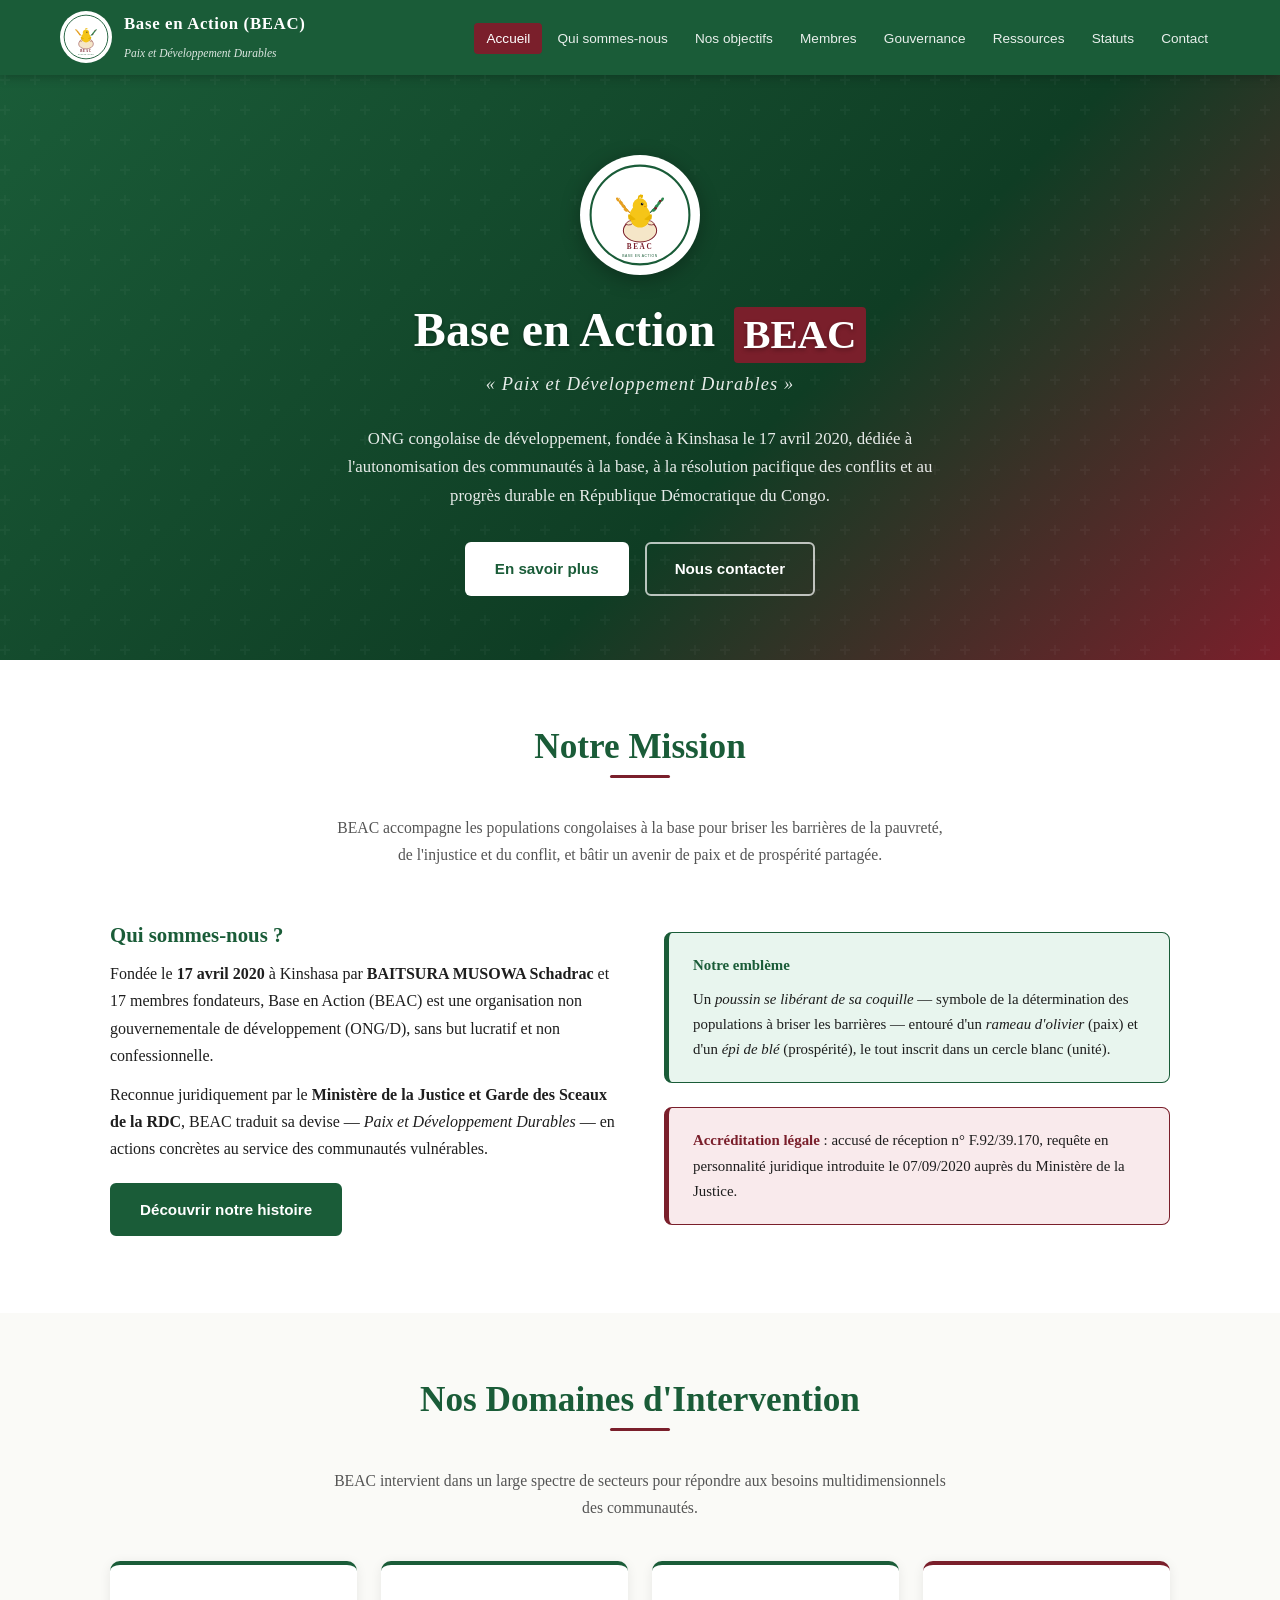
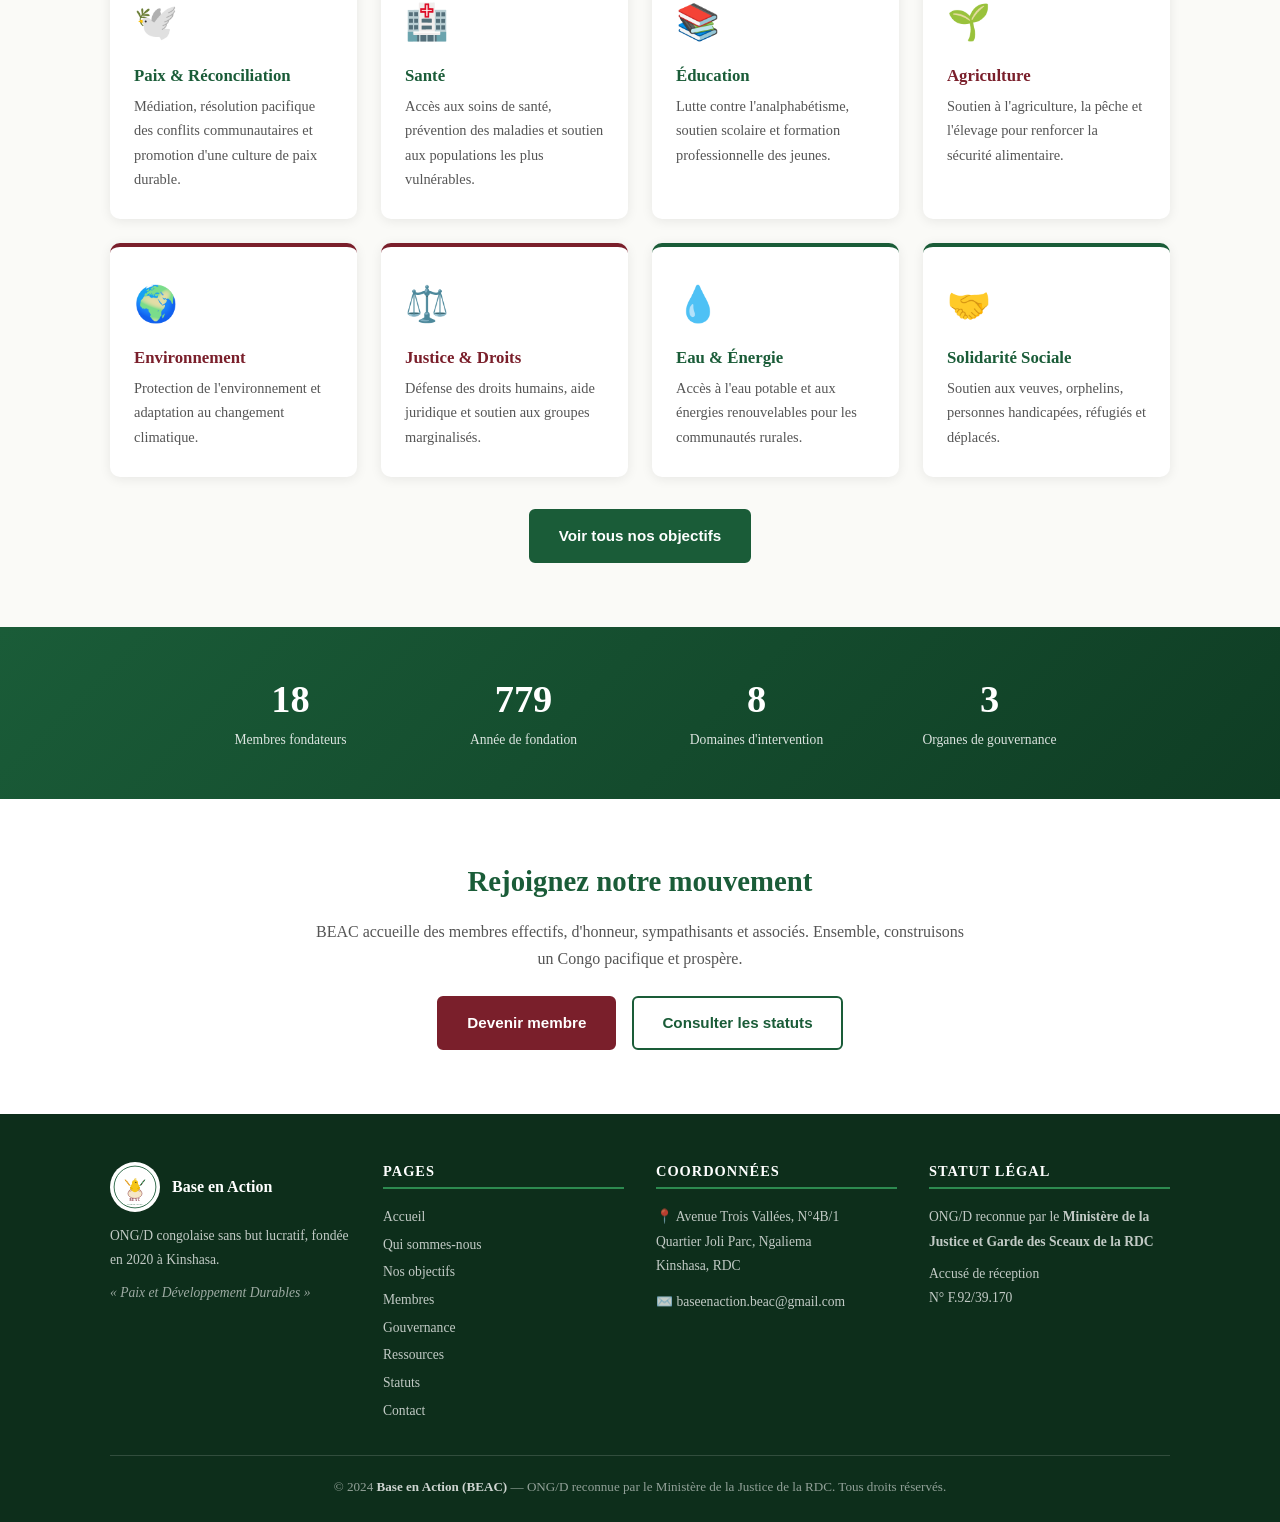
==== index.html @ 56d0b9a7 "Initial commit – Site BEAC complet (Base en Action) Site web 8 pages en français pour l'ONG congolai" ====
<!DOCTYPE html>
<html lang="fr">
<head>
  <meta charset="UTF-8"/>
  <meta name="viewport" content="width=device-width, initial-scale=1.0"/>
  <meta name="description" content="Base en Action (BEAC) – ONG congolaise de développement œuvrant pour la paix et le développement durables en RDC."/>
  <title>Base en Action (BEAC) – Paix et Développement Durables</title>
  <link rel="stylesheet" href="style.css"/>
  <link rel="icon" href="assets/logo.svg" type="image/svg+xml"/>
</head>
<body>

<!-- ── HEADER ── -->
<header>
  <div class="header-inner">
    <a href="index.html" class="logo-wrap" aria-label="Accueil BEAC">
      <img src="assets/logo.svg" alt="Logo BEAC"/>
      <div class="logo-text">
        <span class="org-name">Base en Action (BEAC)</span>
        <span class="org-devise">Paix et Développement Durables</span>
      </div>
    </a>
    <button class="hamburger" aria-label="Menu" aria-expanded="false">
      <span></span><span></span><span></span>
    </button>
    <nav aria-label="Navigation principale">
      <ul>
        <li><a href="index.html">Accueil</a></li>
        <li><a href="a-propos.html">Qui sommes-nous</a></li>
        <li><a href="objectifs.html">Nos objectifs</a></li>
        <li><a href="membres.html">Membres</a></li>
        <li><a href="gouvernance.html">Gouvernance</a></li>
        <li><a href="ressources.html">Ressources</a></li>
        <li><a href="statuts.html">Statuts</a></li>
        <li><a href="contact.html">Contact</a></li>
      </ul>
    </nav>
  </div>
</header>

<!-- ── HERO ── -->
<section class="hero" aria-labelledby="hero-titre">
  <div class="hero-content">
    <img src="assets/logo.svg" alt="Emblème BEAC" class="hero-logo"/>
    <h1 id="hero-titre">Base en Action <span class="sigle">BEAC</span></h1>
    <p class="devise">« Paix et Développement Durables »</p>
    <p>ONG congolaise de développement, fondée à Kinshasa le 17 avril 2020, dédiée à l'autonomisation des communautés à la base, à la résolution pacifique des conflits et au progrès durable en République Démocratique du Congo.</p>
    <div class="btn-group">
      <a href="a-propos.html" class="btn btn-primaire">En savoir plus</a>
      <a href="contact.html" class="btn btn-secondaire">Nous contacter</a>
    </div>
  </div>
</section>

<!-- ── MISSION ── -->
<section style="background: white;" aria-labelledby="mission-titre">
  <div class="container">
    <div class="section-titre">
      <h2 id="mission-titre">Notre Mission</h2>
      <p>BEAC accompagne les populations congolaises à la base pour briser les barrières de la pauvreté, de l'injustice et du conflit, et bâtir un avenir de paix et de prospérité partagée.</p>
    </div>
    <div class="section-alterne">
      <div>
        <h3 class="text-vert" style="font-size:1.3rem;margin-bottom:.75rem;">Qui sommes-nous ?</h3>
        <p>Fondée le <strong>17 avril 2020</strong> à Kinshasa par <strong>BAITSURA MUSOWA Schadrac</strong> et 17 membres fondateurs, Base en Action (BEAC) est une organisation non gouvernementale de développement (ONG/D), sans but lucratif et non confessionnelle.</p>
        <p style="margin-top:.75rem;">Reconnue juridiquement par le <strong>Ministère de la Justice et Garde des Sceaux de la RDC</strong>, BEAC traduit sa devise — <em>Paix et Développement Durables</em> — en actions concrètes au service des communautés vulnérables.</p>
        <div style="margin-top:1.25rem;">
          <a href="a-propos.html" class="btn btn-primaire" style="background:var(--vert);color:white;border-color:var(--vert);">Découvrir notre histoire</a>
        </div>
      </div>
      <div>
        <div class="encadre">
          <p><strong>Notre emblème</strong></p>
          <p style="margin-top:.5rem;">Un <em>poussin se libérant de sa coquille</em> — symbole de la détermination des populations à briser les barrières — entouré d'un <em>rameau d'olivier</em> (paix) et d'un <em>épi de blé</em> (prospérité), le tout inscrit dans un cercle blanc (unité).</p>
        </div>
        <div class="encadre bordeaux" style="margin-top:.75rem;">
          <p><strong>Accréditation légale</strong> : accusé de réception n° F.92/39.170, requête en personnalité juridique introduite le 07/09/2020 auprès du Ministère de la Justice.</p>
        </div>
      </div>
    </div>
  </div>
</section>

<!-- ── DOMAINES ── -->
<section style="background: var(--creme);" aria-labelledby="domaines-titre">
  <div class="container">
    <div class="section-titre">
      <h2 id="domaines-titre">Nos Domaines d'Intervention</h2>
      <p>BEAC intervient dans un large spectre de secteurs pour répondre aux besoins multidimensionnels des communautés.</p>
    </div>
    <div class="grille">
      <div class="carte">
        <span class="carte-icone">🕊️</span>
        <h3>Paix &amp; Réconciliation</h3>
        <p>Médiation, résolution pacifique des conflits communautaires et promotion d'une culture de paix durable.</p>
      </div>
      <div class="carte">
        <span class="carte-icone">🏥</span>
        <h3>Santé</h3>
        <p>Accès aux soins de santé, prévention des maladies et soutien aux populations les plus vulnérables.</p>
      </div>
      <div class="carte">
        <span class="carte-icone">📚</span>
        <h3>Éducation</h3>
        <p>Lutte contre l'analphabétisme, soutien scolaire et formation professionnelle des jeunes.</p>
      </div>
      <div class="carte bordeaux">
        <span class="carte-icone">🌱</span>
        <h3>Agriculture</h3>
        <p>Soutien à l'agriculture, la pêche et l'élevage pour renforcer la sécurité alimentaire.</p>
      </div>
      <div class="carte bordeaux">
        <span class="carte-icone">🌍</span>
        <h3>Environnement</h3>
        <p>Protection de l'environnement et adaptation au changement climatique.</p>
      </div>
      <div class="carte bordeaux">
        <span class="carte-icone">⚖️</span>
        <h3>Justice &amp; Droits</h3>
        <p>Défense des droits humains, aide juridique et soutien aux groupes marginalisés.</p>
      </div>
      <div class="carte">
        <span class="carte-icone">💧</span>
        <h3>Eau &amp; Énergie</h3>
        <p>Accès à l'eau potable et aux énergies renouvelables pour les communautés rurales.</p>
      </div>
      <div class="carte">
        <span class="carte-icone">🤝</span>
        <h3>Solidarité Sociale</h3>
        <p>Soutien aux veuves, orphelins, personnes handicapées, réfugiés et déplacés.</p>
      </div>
    </div>
    <div class="text-center mt-2">
      <a href="objectifs.html" class="btn btn-primaire" style="background:var(--vert);color:white;border-color:var(--vert);">Voir tous nos objectifs</a>
    </div>
  </div>
</section>

<!-- ── STATS ── -->
<div class="bandeau-stats">
  <div class="container">
    <div class="stats-grille">
      <div class="stat-item">
        <h3 data-count="18" data-suffix="">18</h3>
        <p>Membres fondateurs</p>
      </div>
      <div class="stat-item">
        <h3 data-count="2020" data-suffix="">2020</h3>
        <p>Année de fondation</p>
      </div>
      <div class="stat-item">
        <h3 data-count="8" data-suffix="">8</h3>
        <p>Domaines d'intervention</p>
      </div>
      <div class="stat-item">
        <h3 data-count="3" data-suffix="">3</h3>
        <p>Organes de gouvernance</p>
      </div>
    </div>
  </div>
</div>

<!-- ── APPEL À L'ACTION ── -->
<section style="background:white;text-align:center;" aria-labelledby="cta-titre">
  <div class="container" style="max-width:700px;">
    <h2 id="cta-titre" class="text-vert" style="font-size:1.8rem;">Rejoignez notre mouvement</h2>
    <p style="margin: .75rem auto 1.5rem;color:var(--texte-doux);">BEAC accueille des membres effectifs, d'honneur, sympathisants et associés. Ensemble, construisons un Congo pacifique et prospère.</p>
    <div class="btn-group">
      <a href="membres.html" class="btn btn-primaire" style="background:var(--bordeaux);color:white;border-color:var(--bordeaux);">Devenir membre</a>
      <a href="statuts.html" class="btn btn-secondaire" style="color:var(--vert);border-color:var(--vert);">Consulter les statuts</a>
    </div>
  </div>
</section>

<!-- ── FOOTER ── -->
<footer>
  <div class="container">
    <div class="footer-grille">
      <div class="footer-col">
        <div class="footer-logo-wrap">
          <img src="assets/logo.svg" alt="BEAC"/>
          <span class="name">Base en Action</span>
        </div>
        <p>ONG/D congolaise sans but lucratif, fondée en 2020 à Kinshasa.</p>
        <p style="margin-top:.5rem;font-style:italic;color:rgba(255,255,255,.6);">« Paix et Développement Durables »</p>
      </div>
      <div class="footer-col">
        <h4>Pages</h4>
        <ul>
          <li><a href="index.html">Accueil</a></li>
          <li><a href="a-propos.html">Qui sommes-nous</a></li>
          <li><a href="objectifs.html">Nos objectifs</a></li>
          <li><a href="membres.html">Membres</a></li>
          <li><a href="gouvernance.html">Gouvernance</a></li>
          <li><a href="ressources.html">Ressources</a></li>
          <li><a href="statuts.html">Statuts</a></li>
          <li><a href="contact.html">Contact</a></li>
        </ul>
      </div>
      <div class="footer-col">
        <h4>Coordonnées</h4>
        <p>📍 Avenue Trois Vallées, N°4B/1<br/>Quartier Joli Parc, Ngaliema<br/>Kinshasa, RDC</p>
        <p style="margin-top:.75rem;">✉️ baseenaction.beac@gmail.com</p>
      </div>
      <div class="footer-col">
        <h4>Statut légal</h4>
        <p>ONG/D reconnue par le <strong>Ministère de la Justice et Garde des Sceaux de la RDC</strong></p>
        <p style="margin-top:.5rem;">Accusé de réception<br/>N° F.92/39.170</p>
      </div>
    </div>
    <div class="footer-bas">
      <p>&copy; 2024 <strong>Base en Action (BEAC)</strong> — ONG/D reconnue par le Ministère de la Justice de la RDC. Tous droits réservés.</p>
    </div>
  </div>
</footer>

<button id="scrollTop" aria-label="Retour en haut">&#8679;</button>
<script src="script.js"></script>
</body>
</html>
---- style.css ----
/* ============================================================
   BEAC – Base en Action | Feuille de style principale
   Palette : Vert #1a5c38 | Bordeaux #7a1f2b | Blanc/Crème
   ============================================================ */

:root {
  --vert:      #1a5c38;
  --vert-clair:#2d8a50;
  --vert-pale: #e8f5ee;
  --bordeaux:  #7a1f2b;
  --bordeaux-clair: #a33040;
  --bordeaux-pale: #f9eaec;
  --creme:     #fafaf7;
  --blanc:     #ffffff;
  --texte:     #1e1e1e;
  --texte-doux:#555555;
  --bordure:   #d8d8d0;
  --ombre:     rgba(0,0,0,0.08);
}

/* ── Reset & Base ── */
*, *::before, *::after { box-sizing: border-box; margin: 0; padding: 0; }

html { scroll-behavior: smooth; font-size: 16px; }

body {
  font-family: 'Georgia', 'Times New Roman', serif;
  background: var(--creme);
  color: var(--texte);
  line-height: 1.7;
}

a { color: var(--vert); text-decoration: none; transition: color .2s; }
a:hover { color: var(--bordeaux); }

img, svg { max-width: 100%; height: auto; }

h1, h2, h3, h4, h5 {
  font-family: 'Georgia', serif;
  line-height: 1.3;
  margin-bottom: .6em;
}

ul { list-style: none; }

/* ── Container ── */
.container {
  max-width: 1100px;
  margin: 0 auto;
  padding: 0 1.25rem;
}

/* ── HEADER & NAV ── */
header {
  position: sticky;
  top: 0;
  z-index: 1000;
  background: var(--vert);
  box-shadow: 0 2px 10px rgba(0,0,0,0.25);
}

.header-inner {
  display: flex;
  align-items: center;
  justify-content: space-between;
  padding: .6rem 1.25rem;
  max-width: 1200px;
  margin: 0 auto;
}

.logo-wrap {
  display: flex;
  align-items: center;
  gap: .75rem;
  text-decoration: none;
}

.logo-wrap img, .logo-wrap svg {
  width: 52px;
  height: 52px;
  border-radius: 50%;
  background: white;
  padding: 3px;
  flex-shrink: 0;
}

.logo-text { color: white; }
.logo-text .org-name {
  font-size: 1.05rem;
  font-weight: bold;
  display: block;
  letter-spacing: .04em;
}
.logo-text .org-devise {
  font-size: .72rem;
  opacity: .85;
  font-style: italic;
}

/* Desktop nav */
nav ul {
  display: flex;
  gap: .2rem;
  align-items: center;
}

nav ul li a {
  color: rgba(255,255,255,.9);
  padding: .5rem .75rem;
  border-radius: 4px;
  font-size: .85rem;
  font-family: Arial, sans-serif;
  transition: background .2s, color .2s;
  white-space: nowrap;
}

nav ul li a:hover,
nav ul li a.actif {
  background: var(--bordeaux);
  color: white;
}

/* Hamburger */
.hamburger {
  display: none;
  flex-direction: column;
  gap: 5px;
  cursor: pointer;
  background: none;
  border: none;
  padding: .4rem;
}

.hamburger span {
  display: block;
  width: 26px;
  height: 2px;
  background: white;
  border-radius: 2px;
  transition: all .3s;
}

.hamburger.ouvert span:nth-child(1) { transform: translateY(7px) rotate(45deg); }
.hamburger.ouvert span:nth-child(2) { opacity: 0; }
.hamburger.ouvert span:nth-child(3) { transform: translateY(-7px) rotate(-45deg); }

/* ── HERO ── */
.hero {
  background: linear-gradient(135deg, var(--vert) 0%, #0f3d24 60%, var(--bordeaux) 100%);
  color: white;
  padding: 5rem 1.25rem 4rem;
  text-align: center;
  position: relative;
  overflow: hidden;
}

.hero::before {
  content: '';
  position: absolute;
  inset: 0;
  background: url("data:image/svg+xml,%3Csvg width='60' height='60' viewBox='0 0 60 60' xmlns='http://www.w3.org/2000/svg'%3E%3Cg fill='none' fill-rule='evenodd'%3E%3Cg fill='%23ffffff' fill-opacity='0.03'%3E%3Cpath d='M36 34v-4h-2v4h-4v2h4v4h2v-4h4v-2h-4zm0-30V0h-2v4h-4v2h4v4h2V6h4V4h-4zM6 34v-4H4v4H0v2h4v4h2v-4h4v-2H6zM6 4V0H4v4H0v2h4v4h2V6h4V4H6z'/%3E%3C/g%3E%3C/g%3E%3C/svg%3E");
}

.hero-content { position: relative; max-width: 800px; margin: 0 auto; }

.hero-logo {
  width: 120px;
  height: 120px;
  border-radius: 50%;
  background: white;
  padding: 8px;
  margin: 0 auto 1.5rem;
  display: block;
  box-shadow: 0 4px 20px rgba(0,0,0,0.3);
}

.hero h1 {
  font-size: clamp(1.8rem, 5vw, 3rem);
  margin-bottom: .4rem;
  text-shadow: 0 2px 4px rgba(0,0,0,0.3);
}

.hero .sigle {
  display: inline-block;
  background: var(--bordeaux);
  padding: .1rem .6rem;
  border-radius: 4px;
  font-size: .85em;
  margin-left: .4rem;
  vertical-align: middle;
}

.hero .devise {
  font-size: 1.15rem;
  font-style: italic;
  opacity: .9;
  margin-bottom: 1.5rem;
  letter-spacing: .06em;
}

.hero p { font-size: 1.05rem; opacity: .9; max-width: 600px; margin: 0 auto 2rem; }

.btn-group { display: flex; gap: 1rem; justify-content: center; flex-wrap: wrap; }

.btn {
  display: inline-block;
  padding: .75rem 1.75rem;
  border-radius: 6px;
  font-family: Arial, sans-serif;
  font-size: .95rem;
  font-weight: 600;
  cursor: pointer;
  transition: transform .15s, box-shadow .15s, background .2s;
  border: 2px solid transparent;
}

.btn:hover { transform: translateY(-2px); box-shadow: 0 4px 14px rgba(0,0,0,0.2); }

.btn-primaire {
  background: white;
  color: var(--vert);
}
.btn-primaire:hover { background: var(--vert-pale); color: var(--vert); }

.btn-secondaire {
  background: transparent;
  border-color: rgba(255,255,255,.7);
  color: white;
}
.btn-secondaire:hover { background: rgba(255,255,255,.15); color: white; }

/* ── SECTIONS GÉNÉRIQUES ── */
section { padding: 4rem 1.25rem; }

.section-titre {
  text-align: center;
  margin-bottom: 2.5rem;
}

.section-titre h2 {
  font-size: clamp(1.5rem, 3.5vw, 2.2rem);
  color: var(--vert);
  position: relative;
  display: inline-block;
  padding-bottom: .5rem;
}

.section-titre h2::after {
  content: '';
  position: absolute;
  bottom: 0;
  left: 50%;
  transform: translateX(-50%);
  width: 60px;
  height: 3px;
  background: var(--bordeaux);
  border-radius: 2px;
}

.section-titre p {
  color: var(--texte-doux);
  max-width: 620px;
  margin: 1rem auto 0;
  font-size: .98rem;
}

/* ── GRILLE DE CARTES ── */
.grille {
  display: grid;
  grid-template-columns: repeat(auto-fill, minmax(240px, 1fr));
  gap: 1.5rem;
}

.carte {
  background: white;
  border-radius: 10px;
  padding: 1.75rem 1.5rem;
  box-shadow: 0 2px 12px var(--ombre);
  border-top: 4px solid var(--vert);
  transition: transform .2s, box-shadow .2s;
}

.carte:hover {
  transform: translateY(-4px);
  box-shadow: 0 6px 20px rgba(0,0,0,0.12);
}

.carte-icone {
  font-size: 2.2rem;
  margin-bottom: .75rem;
  display: block;
}

.carte h3 {
  color: var(--vert);
  font-size: 1.05rem;
  margin-bottom: .4rem;
}

.carte p { font-size: .9rem; color: var(--texte-doux); }

.carte.bordeaux { border-top-color: var(--bordeaux); }
.carte.bordeaux h3 { color: var(--bordeaux); }

/* ── BANDEAU STATS ── */
.bandeau-stats {
  background: linear-gradient(135deg, var(--vert), #0f3d24);
  color: white;
  padding: 3rem 1.25rem;
  text-align: center;
}

.stats-grille {
  display: grid;
  grid-template-columns: repeat(auto-fit, minmax(160px, 1fr));
  gap: 2rem;
  max-width: 900px;
  margin: 0 auto;
}

.stat-item h3 {
  font-size: 2.4rem;
  margin-bottom: .2rem;
}

.stat-item p { font-size: .85rem; opacity: .85; }

/* ── SECTION ALTERNÉ ── */
.section-alterne {
  display: grid;
  grid-template-columns: 1fr 1fr;
  gap: 3rem;
  align-items: center;
}

.section-alterne.inverse { direction: rtl; }
.section-alterne.inverse > * { direction: ltr; }

@media (max-width: 768px) {
  .section-alterne { grid-template-columns: 1fr; direction: ltr; }
  .section-alterne.inverse { direction: ltr; }
}

/* ── PAGE HERO (pages internes) ── */
.page-hero {
  background: linear-gradient(135deg, var(--vert) 0%, #0f3d24 100%);
  color: white;
  padding: 3.5rem 1.25rem 3rem;
  text-align: center;
}

.page-hero h1 {
  font-size: clamp(1.6rem, 4vw, 2.5rem);
  margin-bottom: .5rem;
}

.page-hero p {
  opacity: .88;
  max-width: 600px;
  margin: 0 auto;
  font-size: .98rem;
}

.fil-ariane {
  font-size: .8rem;
  opacity: .75;
  margin-bottom .5rem;
  font-family: Arial, sans-serif;
}

.fil-ariane a { color: rgba(255,255,255,.8); }
.fil-ariane a:hover { color: white; }

/* ── TABLEAUX ── */
.table-wrapper {
  overflow-x: auto;
  border-radius: 8px;
  box-shadow: 0 2px 10px var(--ombre);
}

table {
  width: 100%;
  border-collapse: collapse;
  background: white;
  font-size: .92rem;
}

thead {
  background: var(--vert);
  color: white;
}

thead th {
  padding: .85rem 1rem;
  text-align: left;
  font-family: Arial, sans-serif;
  font-size: .85rem;
  letter-spacing: .04em;
  text-transform: uppercase;
}

tbody tr { border-bottom: 1px solid var(--bordure); }
tbody tr:last-child { border-bottom: none; }
tbody tr:nth-child(even) { background: #f8faf9; }
tbody tr:hover { background: var(--vert-pale); }

tbody td {
  padding: .75rem 1rem;
  vertical-align: middle;
}

.badge {
  display: inline-block;
  padding: .2rem .65rem;
  border-radius: 20px;
  font-size: .78rem;
  font-family: Arial, sans-serif;
  font-weight: 600;
}

.badge-vert { background: var(--vert-pale); color: var(--vert); }
.badge-bordeaux { background: var(--bordeaux-pale); color: var(--bordeaux); }

/* ── STATUTS (document) ── */
.statuts-layout {
  display: grid;
  grid-template-columns: 240px 1fr;
  gap: 2rem;
  max-width: 1100px;
  margin: 0 auto;
  padding: 2rem 1.25rem 4rem;
}

.statuts-nav {
  position: sticky;
  top: 80px;
  height: fit-content;
  background: white;
  border-radius: 8px;
  box-shadow: 0 2px 10px var(--ombre);
  padding: 1.25rem;
}

.statuts-nav h3 {
  color: var(--bordeaux);
  font-size: .9rem;
  text-transform: uppercase;
  letter-spacing: .05em;
  margin-bottom: 1rem;
  padding-bottom: .5rem;
  border-bottom: 2px solid var(--bordeaux);
}

.statuts-nav ul { display: flex; flex-direction: column; gap: .3rem; }

.statuts-nav ul li a {
  display: block;
  padding: .4rem .6rem;
  border-radius: 4px;
  font-size: .85rem;
  color: var(--texte-doux);
  font-family: Arial, sans-serif;
  transition: background .2s, color .2s;
  border-left: 3px solid transparent;
}

.statuts-nav ul li a:hover {
  background: var(--vert-pale);
  color: var(--vert);
  border-left-color: var(--vert);
}

.statuts-content { background: white; border-radius: 8px; padding: 2.5rem; box-shadow: 0 2px 10px var(--ombre); }

.statuts-titre { font-size: 1.6rem; color: var(--vert); border-bottom: 3px double var(--vert); padding-bottom: .5rem; margin-bottom: 1.5rem; }

.titre-section {
  color: var(--bordeaux);
  font-size: 1.1rem;
  text-transform: uppercase;
  letter-spacing: .06em;
  margin-top: 2.5rem;
  margin-bottom: .4rem;
  padding: .5rem 1rem;
  background: var(--bordeaux-pale);
  border-left: 4px solid var(--bordeaux);
  border-radius: 0 6px 6px 0;
}

.article { margin-bottom: 1.2rem; }
.article-num { font-weight: bold; color: var(--vert); }

@media (max-width: 768px) {
  .statuts-layout { grid-template-columns: 1fr; }
  .statuts-nav { position: static; }
}

/* ── CONTACT ── */
.contact-grille {
  display: grid;
  grid-template-columns: 1fr 1.4fr;
  gap: 2.5rem;
  align-items: start;
}

@media (max-width: 768px) { .contact-grille { grid-template-columns: 1fr; } }

.info-contact {
  background: var(--vert);
  color: white;
  padding: 2rem;
  border-radius: 10px;
}

.info-contact h3 { color: white; margin-bottom: 1.25rem; font-size: 1.2rem; }

.info-item {
  display: flex;
  gap: .75rem;
  margin-bottom: 1.25rem;
  align-items: flex-start;
}

.info-item .icone {
  font-size: 1.3rem;
  flex-shrink: 0;
  margin-top: .1rem;
}

.info-item p { font-size: .9rem; opacity: .92; margin: 0; }
.info-item strong { display: block; margin-bottom: .1rem; }

.formulaire-contact {
  background: white;
  padding: 2rem;
  border-radius: 10px;
  box-shadow: 0 2px 12px var(--ombre);
}

.formulaire-contact h3 { color: var(--vert); margin-bottom: 1.5rem; }

.champ {
  margin-bottom: 1.2rem;
}

.champ label {
  display: block;
  font-size: .85rem;
  font-family: Arial, sans-serif;
  color: var(--texte-doux);
  margin-bottom: .4rem;
  font-weight: 600;
}

.champ input,
.champ select,
.champ textarea {
  width: 100%;
  padding: .65rem .9rem;
  border: 1.5px solid var(--bordure);
  border-radius: 6px;
  font-family: 'Georgia', serif;
  font-size: .93rem;
  background: var(--creme);
  color: var(--texte);
  transition: border-color .2s, box-shadow .2s;
  resize: vertical;
}

.champ input:focus,
.champ select:focus,
.champ textarea:focus {
  outline: none;
  border-color: var(--vert);
  box-shadow: 0 0 0 3px rgba(26,92,56,.12);
}

/* ── GOUVERNANCE / ORGANES ── */
.organes-grille {
  display: grid;
  grid-template-columns: repeat(auto-fill, minmax(280px, 1fr));
  gap: 1.5rem;
  margin-bottom: 3rem;
}

.organe-carte {
  background: white;
  border-radius: 10px;
  overflow: hidden;
  box-shadow: 0 2px 12px var(--ombre);
}

.organe-en-tete {
  background: var(--vert);
  color: white;
  padding: 1.25rem 1.5rem;
}

.organe-en-tete.bordeaux { background: var(--bordeaux); }

.organe-en-tete h3 { color: white; margin: 0; }
.organe-en-tete p { font-size: .82rem; opacity: .88; margin: .3rem 0 0; }

.organe-corps { padding: 1.25rem 1.5rem; }
.organe-corps ul { display: flex; flex-direction: column; gap: .4rem; }
.organe-corps ul li {
  padding: .3rem 0;
  font-size: .9rem;
  color: var(--texte-doux);
  padding-left: 1rem;
  position: relative;
}
.organe-corps ul li::before {
  content: '▸';
  position: absolute;
  left: 0;
  color: var(--vert);
}

/* ── MEMBRES ── */
.categorie-membres {
  display: grid;
  grid-template-columns: repeat(auto-fill, minmax(220px, 1fr));
  gap: 1.25rem;
  margin-bottom: 3rem;
}

.cat-card {
  background: white;
  border-radius: 8px;
  padding: 1.5rem;
  box-shadow: 0 2px 10px var(--ombre);
  border-bottom: 3px solid var(--vert);
  text-align: center;
}

.cat-card .num { font-size: 2rem; font-weight: bold; color: var(--vert); line-height: 1; }
.cat-card h4 { color: var(--bordeaux); margin: .4rem 0; font-size: 1rem; }
.cat-card p { font-size: .85rem; color: var(--texte-doux); }

/* ── RESSOURCES ── */
.ressources-grille {
  display: grid;
  grid-template-columns: repeat(auto-fill, minmax(260px, 1fr));
  gap: 1.5rem;
}

.ressource-item {
  background: white;
  border-radius: 10px;
  padding: 1.75rem;
  box-shadow: 0 2px 12px var(--ombre);
  border-left: 5px solid var(--vert);
  transition: transform .2s;
}

.ressource-item:hover { transform: translateX(4px); }

.ressource-item h3 { color: var(--vert); font-size: 1rem; margin-bottom: .5rem; }
.ressource-item p { font-size: .9rem; color: var(--texte-doux); }

/* ── ALERTE / ENCADRÉ ── */
.encadre {
  background: var(--vert-pale);
  border: 1.5px solid var(--vert);
  border-left-width: 5px;
  border-radius: 8px;
  padding: 1.25rem 1.5rem;
  margin: 1.5rem 0;
}

.encadre.bordeaux {
  background: var(--bordeaux-pale);
  border-color: var(--bordeaux);
}

.encadre p { margin: 0; font-size: .93rem; }
.encadre strong { color: var(--vert); }
.encadre.bordeaux strong { color: var(--bordeaux); }

/* ── FOOTER ── */
footer {
  background: #0d2e1b;
  color: rgba(255,255,255,.85);
  padding: 3rem 1.25rem 1.5rem;
}

.footer-grille {
  display: grid;
  grid-template-columns: repeat(auto-fit, minmax(200px, 1fr));
  gap: 2rem;
  margin-bottom: 2rem;
}

.footer-col h4 {
  color: white;
  font-size: .9rem;
  text-transform: uppercase;
  letter-spacing: .07em;
  margin-bottom: 1rem;
  padding-bottom: .4rem;
  border-bottom: 2px solid var(--vert-clair);
}

.footer-col p, .footer-col li {
  font-size: .85rem;
  line-height: 1.8;
  color: rgba(255,255,255,.75);
}

.footer-col ul { display: flex; flex-direction: column; gap: .2rem; }
.footer-col ul li a { color: rgba(255,255,255,.75); font-size: .85rem; transition: color .2s; }
.footer-col ul li a:hover { color: white; }

.footer-logo-wrap {
  display: flex;
  align-items: center;
  gap: .75rem;
  margin-bottom: .75rem;
}

.footer-logo-wrap img { width: 50px; height: 50px; border-radius: 50%; background: white; padding: 3px; }
.footer-logo-wrap .name { color: white; font-size: 1rem; font-weight: bold; }

.footer-bas {
  border-top: 1px solid rgba(255,255,255,.15);
  padding-top: 1.25rem;
  text-align: center;
  font-size: .82rem;
  color: rgba(255,255,255,.55);
}

.footer-bas strong { color: rgba(255,255,255,.8); }

/* ── TIMELINE (A propos) ── */
.timeline { position: relative; padding-left: 2rem; }
.timeline::before {
  content: '';
  position: absolute;
  left: .5rem;
  top: 0; bottom: 0;
  width: 2px;
  background: var(--vert);
}

.timeline-item {
  position: relative;
  margin-bottom: 1.75rem;
}

.timeline-item::before {
  content: '';
  position: absolute;
  left: -1.7rem;
  top: .4rem;
  width: 12px;
  height: 12px;
  border-radius: 50%;
  background: var(--bordeaux);
  border: 2px solid white;
  box-shadow: 0 0 0 2px var(--bordeaux);
}

.timeline-item h4 { color: var(--bordeaux); font-size: .9rem; margin-bottom: .2rem; font-family: Arial, sans-serif; text-transform: uppercase; letter-spacing: .04em; }
.timeline-item p { font-size: .93rem; color: var(--texte-doux); }

/* ── VALEURS ── */
.valeurs-liste {
  display: flex;
  flex-wrap: wrap;
  gap: .75rem;
  margin: 1rem 0;
}

.valeur-tag {
  background: var(--vert);
  color: white;
  padding: .4rem 1rem;
  border-radius: 20px;
  font-size: .88rem;
  font-family: Arial, sans-serif;
}

.valeur-tag.bordeaux { background: var(--bordeaux); }

/* ── SCROLL TO TOP ── */
#scrollTop {
  position: fixed;
  bottom: 1.5rem;
  right: 1.5rem;
  background: var(--bordeaux);
  color: white;
  width: 42px;
  height: 42px;
  border-radius: 50%;
  border: none;
  font-size: 1.2rem;
  cursor: pointer;
  display: none;
  align-items: center;
  justify-content: center;
  box-shadow: 0 3px 10px rgba(0,0,0,0.3);
  transition: background .2s, transform .2s;
  z-index: 500;
}

#scrollTop:hover { background: var(--bordeaux-clair); transform: translateY(-2px); }
#scrollTop.visible { display: flex; }

/* ── UTILITAIRES ── */
.text-vert { color: var(--vert); }
.text-bordeaux { color: var(--bordeaux); }
.text-center { text-align: center; }
.mb-1 { margin-bottom: 1rem; }
.mb-2 { margin-bottom: 2rem; }
.mt-2 { margin-top: 2rem; }
.bg-pale-vert { background: var(--vert-pale); }
.bg-pale-bordeaux { background: var(--bordeaux-pale); }

/* ── RESPONSIVE MOBILE ── */
@media (max-width: 900px) {
  nav ul { display: none; flex-direction: column; position: absolute; top: 100%; left: 0; right: 0; background: var(--vert); padding: 1rem; gap: .25rem; box-shadow: 0 4px 15px rgba(0,0,0,0.2); }
  nav ul.ouverte { display: flex; }
  nav ul li a { padding: .6rem 1rem; border-radius: 4px; }
  .hamburger { display: flex; }
}

@media (max-width: 600px) {
  .grille { grid-template-columns: 1fr; }
  .stats-grille { grid-template-columns: repeat(2, 1fr); }
  section { padding: 2.5rem 1rem; }
  .statuts-content { padding: 1.5rem 1rem; }
}
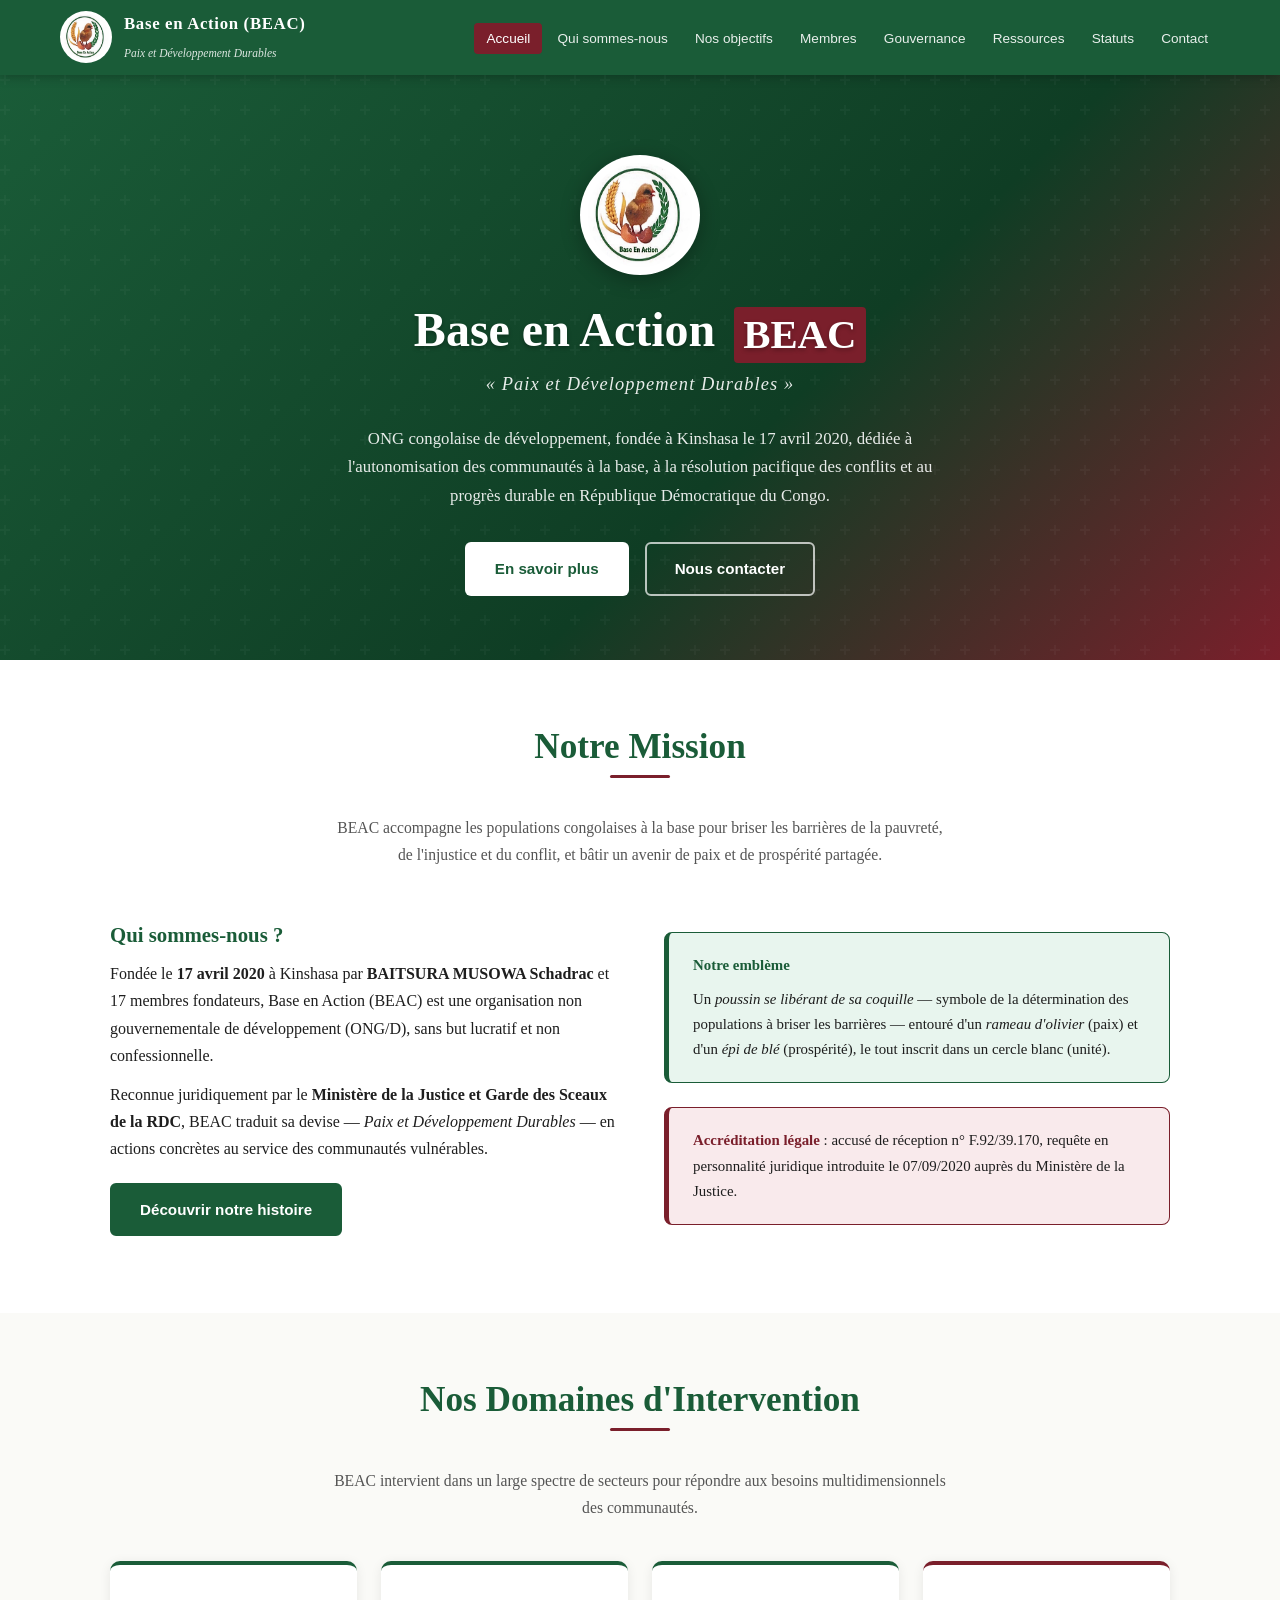
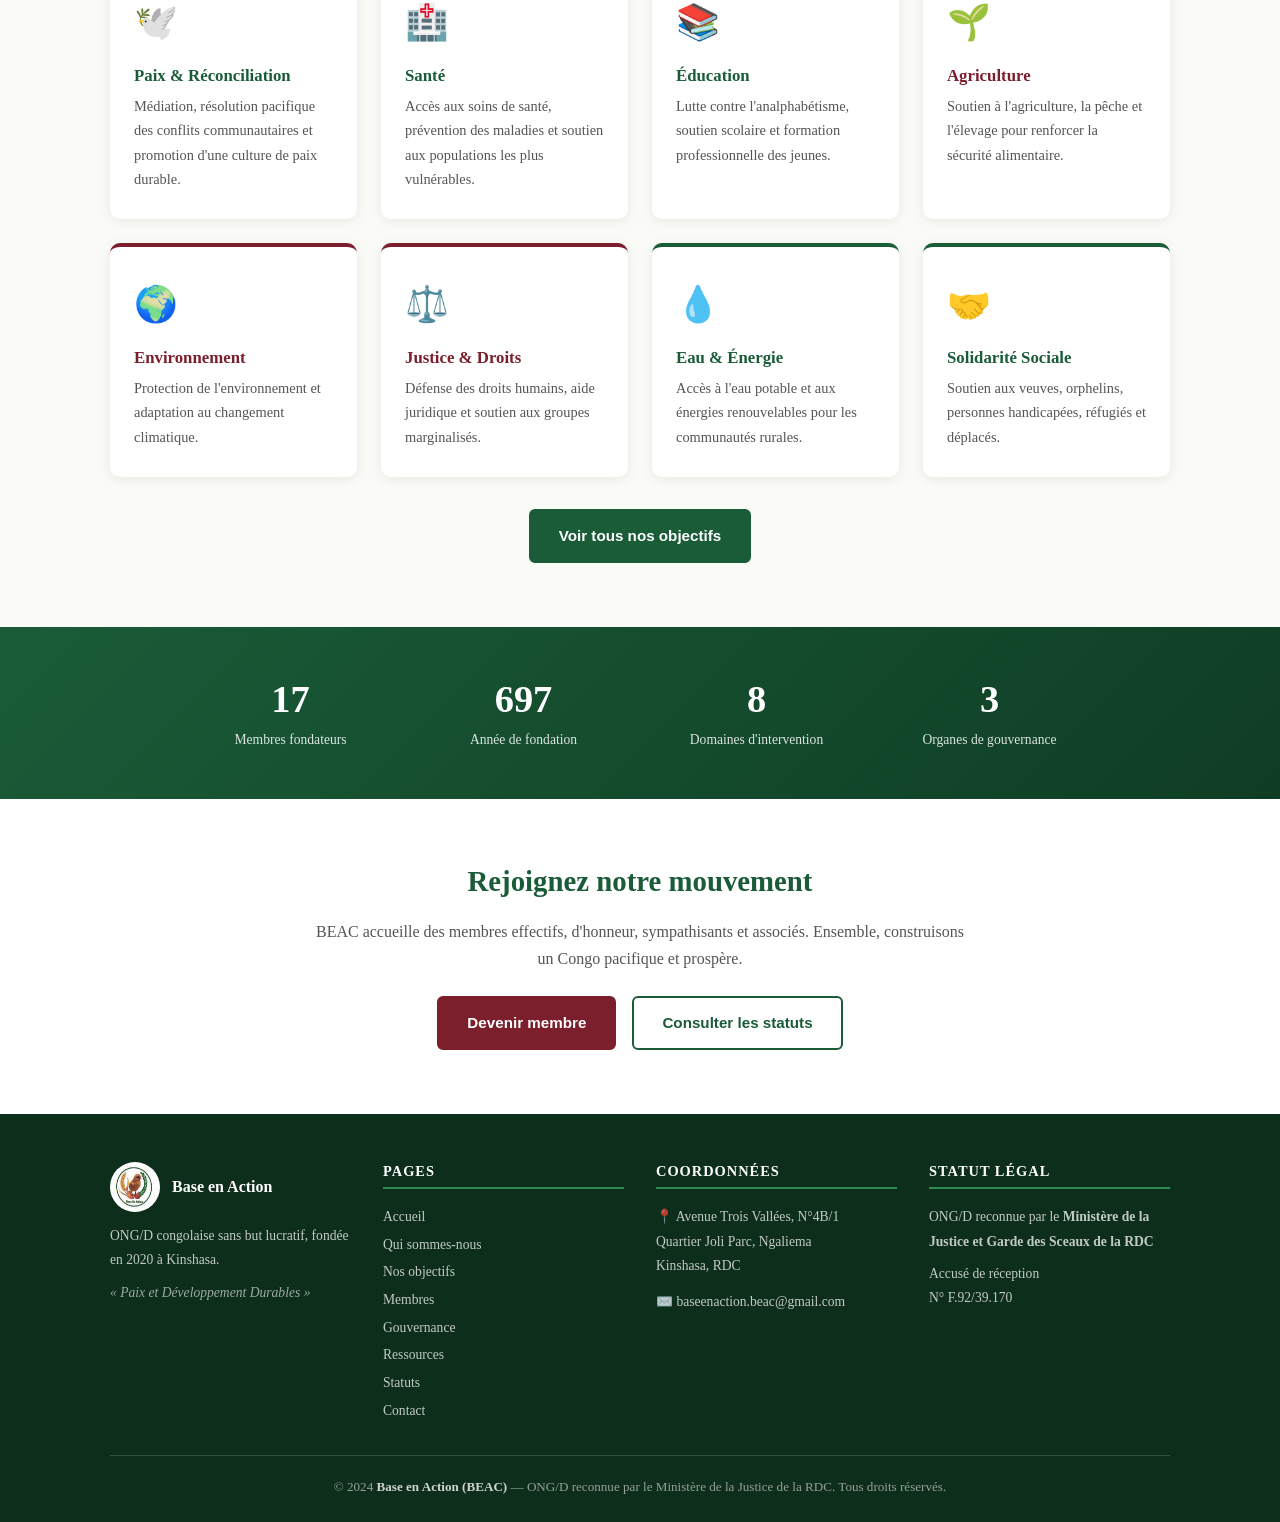
==== commit 58d8162c: "Ajout logo réel, photo et biographie du fondateur - assets/logo.png : Logo officiel BEAC (poussin, é" ====
--- a/index.html
+++ b/index.html
@@ -6,7 +6,7 @@
   <meta name="description" content="Base en Action (BEAC) – ONG congolaise de développement œuvrant pour la paix et le développement durables en RDC."/>
   <title>Base en Action (BEAC) – Paix et Développement Durables</title>
   <link rel="stylesheet" href="style.css"/>
-  <link rel="icon" href="assets/logo.svg" type="image/svg+xml"/>
+  <link rel="icon" href="assets/logo.png" type="image/png"/>
 </head>
 <body>
 
@@ -14,7 +14,7 @@
 <header>
   <div class="header-inner">
     <a href="index.html" class="logo-wrap" aria-label="Accueil BEAC">
-      <img src="assets/logo.svg" alt="Logo BEAC"/>
+      <img src="assets/logo.png" alt="Logo BEAC"/>
       <div class="logo-text">
         <span class="org-name">Base en Action (BEAC)</span>
         <span class="org-devise">Paix et Développement Durables</span>
@@ -41,7 +41,7 @@
 <!-- ── HERO ── -->
 <section class="hero" aria-labelledby="hero-titre">
   <div class="hero-content">
-    <img src="assets/logo.svg" alt="Emblème BEAC" class="hero-logo"/>
+    <img src="assets/logo.png" alt="Emblème BEAC" class="hero-logo"/>
     <h1 id="hero-titre">Base en Action <span class="sigle">BEAC</span></h1>
     <p class="devise">« Paix et Développement Durables »</p>
     <p>ONG congolaise de développement, fondée à Kinshasa le 17 avril 2020, dédiée à l'autonomisation des communautés à la base, à la résolution pacifique des conflits et au progrès durable en République Démocratique du Congo.</p>
@@ -178,7 +178,7 @@
     <div class="footer-grille">
       <div class="footer-col">
         <div class="footer-logo-wrap">
-          <img src="assets/logo.svg" alt="BEAC"/>
+          <img src="assets/logo.png" alt="BEAC"/>
           <span class="name">Base en Action</span>
         </div>
         <p>ONG/D congolaise sans but lucratif, fondée en 2020 à Kinshasa.</p>
--- a/style.css
+++ b/style.css
@@ -783,6 +783,26 @@
 
 .valeur-tag.bordeaux { background: var(--bordeaux); }
 
+/* ── FONDATEUR ── */
+.fondateur-grille {
+  display: grid;
+  grid-template-columns: 320px 1fr;
+  gap: 3rem;
+  align-items: start;
+  max-width: 960px;
+  margin: 0 auto;
+}
+
+@media (max-width: 768px) {
+  .fondateur-grille {
+    grid-template-columns: 1fr;
+  }
+  .fondateur-grille img.portrait {
+    max-width: 260px;
+    margin: 0 auto;
+  }
+}
+
 /* ── SCROLL TO TOP ── */
 #scrollTop {
   position: fixed;
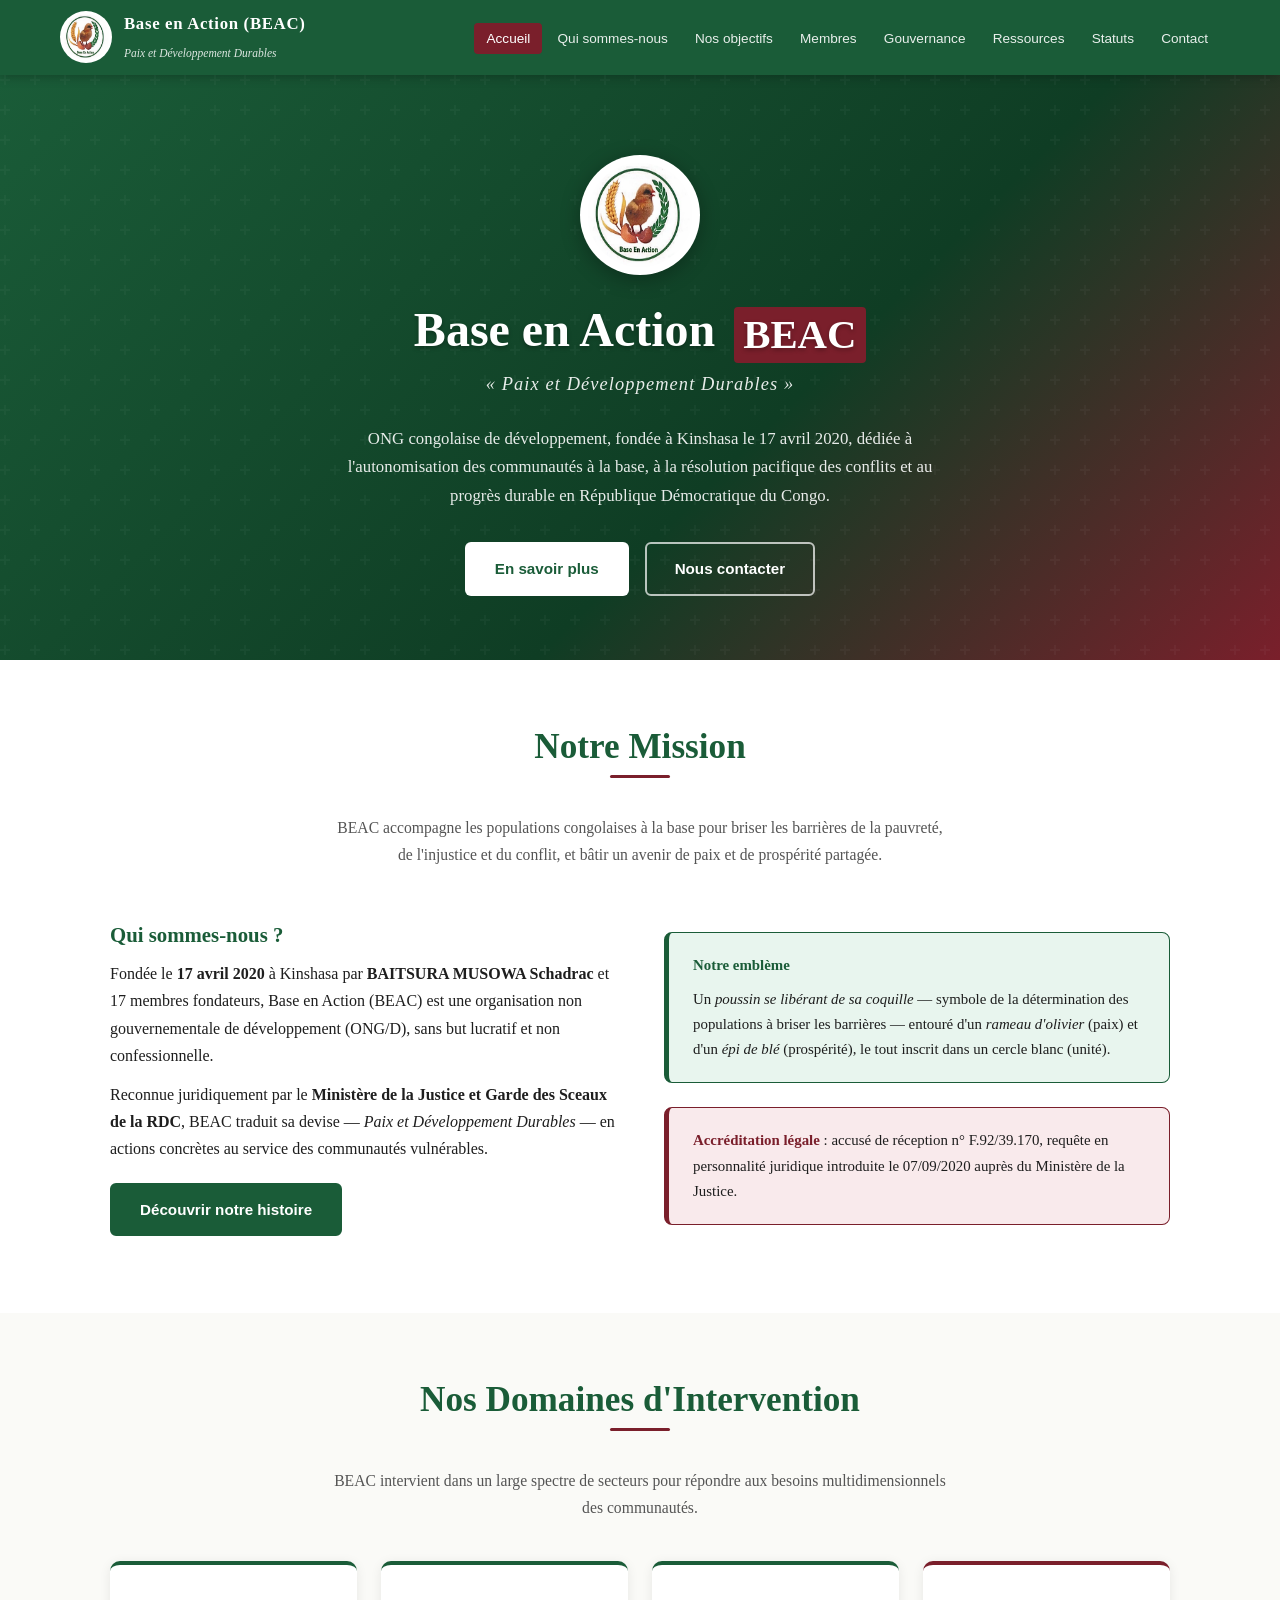
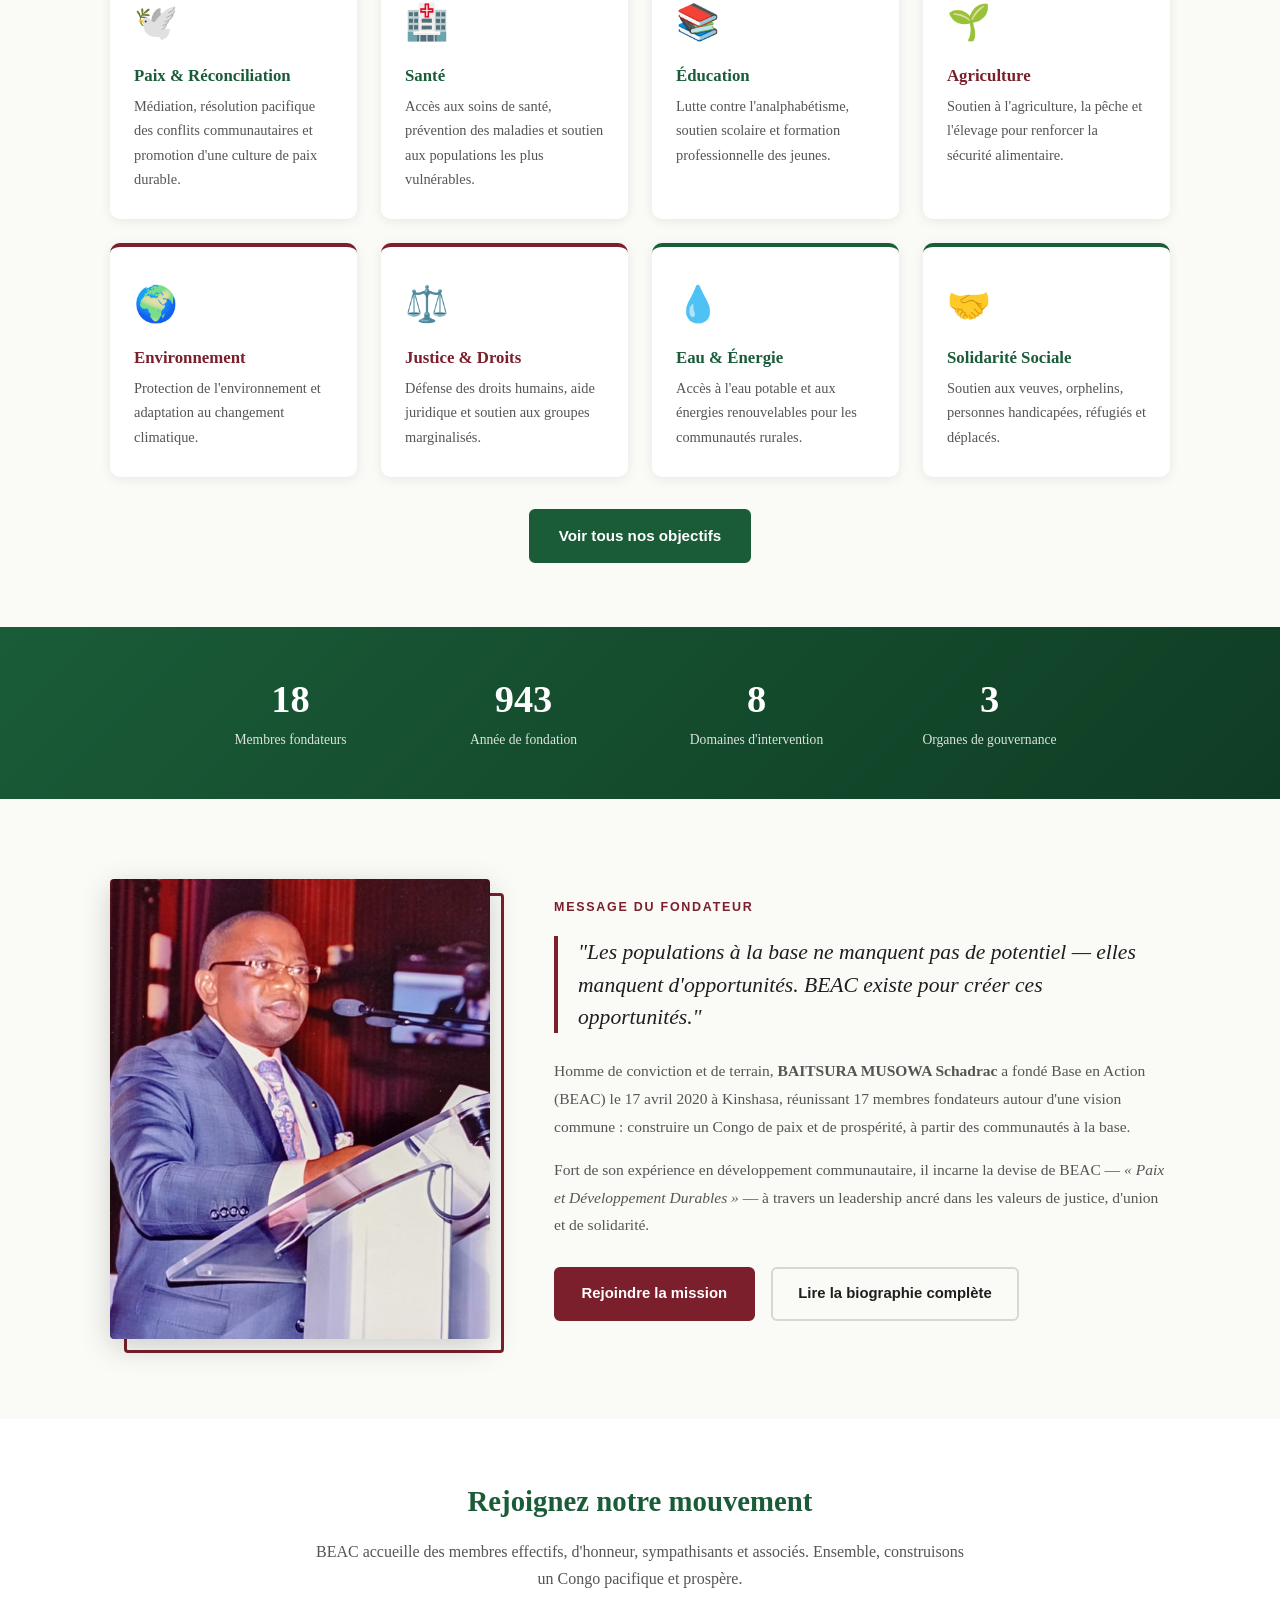
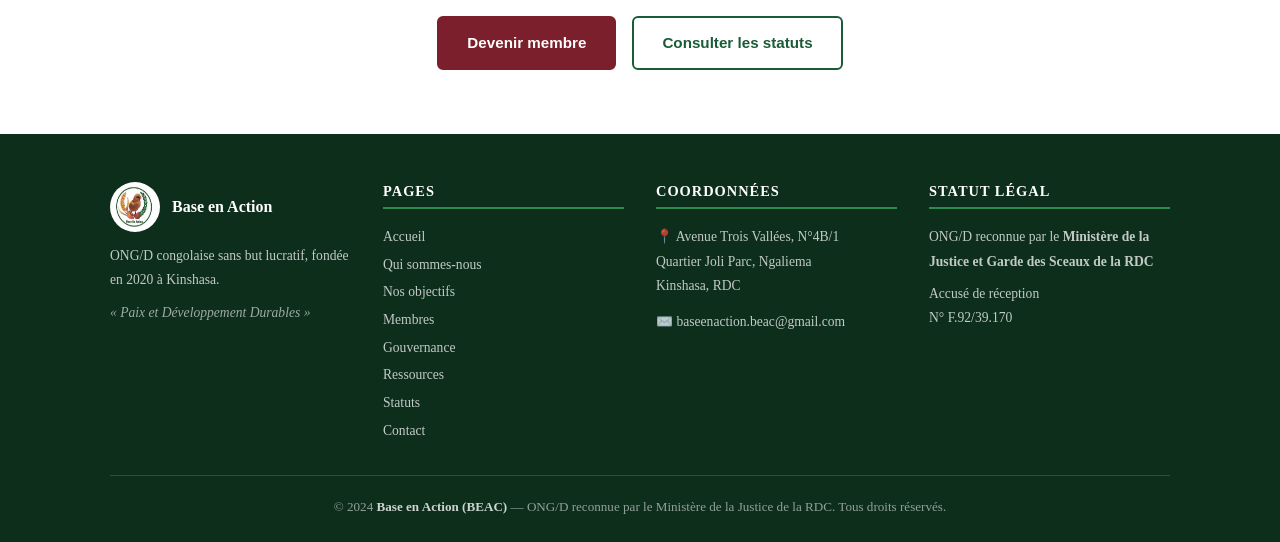
==== commit 6009e5e6: "Redesign section fondateur style Urafiki (photo + citation + bio)" ====
--- a/index.html
+++ b/index.html
@@ -160,6 +160,29 @@
   </div>
 </div>
 
+<!-- ── FONDATEUR ── -->
+<section class="section-fondateur">
+  <div class="container">
+    <div class="fondateur-bloc">
+      <div class="fondateur-photo-wrap">
+        <img src="assets/fondateur.jpg" alt="BAITSURA MUSOWA Schadrac – Président fondateur de BEAC" class="fondateur-photo"/>
+      </div>
+      <div class="fondateur-texte">
+        <p class="fondateur-label">MESSAGE DU FONDATEUR</p>
+        <blockquote class="fondateur-citation">
+          "Les populations à la base ne manquent pas de potentiel — elles manquent d'opportunités. BEAC existe pour créer ces opportunités."
+        </blockquote>
+        <p>Homme de conviction et de terrain, <strong>BAITSURA MUSOWA Schadrac</strong> a fondé Base en Action (BEAC) le 17 avril 2020 à Kinshasa, réunissant 17 membres fondateurs autour d'une vision commune : construire un Congo de paix et de prospérité, à partir des communautés à la base.</p>
+        <p>Fort de son expérience en développement communautaire, il incarne la devise de BEAC — <em>« Paix et Développement Durables »</em> — à travers un leadership ancré dans les valeurs de justice, d'union et de solidarité.</p>
+        <div class="fondateur-btns">
+          <a href="contact.html" class="btn btn-fondateur-plein">Rejoindre la mission</a>
+          <a href="a-propos.html#fondateur" class="btn btn-fondateur-vide">Lire la biographie complète</a>
+        </div>
+      </div>
+    </div>
+  </div>
+</section>
+
 <!-- ── APPEL À L'ACTION ── -->
 <section style="background:white;text-align:center;" aria-labelledby="cta-titre">
   <div class="container" style="max-width:700px;">
--- a/style.css
+++ b/style.css
@@ -783,23 +783,136 @@
 
 .valeur-tag.bordeaux { background: var(--bordeaux); }
 
-/* ── FONDATEUR ── */
-.fondateur-grille {
+/* ── FONDATEUR (style Urafiki) ── */
+.section-fondateur {
+  background: var(--creme);
+  padding: 5rem 1.25rem;
+}
+
+.fondateur-bloc {
   display: grid;
-  grid-template-columns: 320px 1fr;
-  gap: 3rem;
-  align-items: start;
-  max-width: 960px;
+  grid-template-columns: 380px 1fr;
+  gap: 4rem;
+  align-items: center;
+  max-width: 1060px;
   margin: 0 auto;
 }
 
-@media (max-width: 768px) {
-  .fondateur-grille {
+/* Photo avec cadre décalé */
+.fondateur-photo-wrap {
+  position: relative;
+}
+
+.fondateur-photo-wrap::after {
+  content: '';
+  position: absolute;
+  top: 14px;
+  left: 14px;
+  right: -14px;
+  bottom: -14px;
+  border: 3px solid var(--bordeaux);
+  border-radius: 4px;
+  z-index: 0;
+}
+
+.fondateur-photo {
+  position: relative;
+  z-index: 1;
+  width: 100%;
+  height: 460px;
+  object-fit: cover;
+  object-position: center top;
+  display: block;
+  border-radius: 4px;
+  box-shadow: 0 8px 30px rgba(0,0,0,0.18);
+}
+
+/* Label */
+.fondateur-label {
+  font-family: Arial, sans-serif;
+  font-size: .78rem;
+  font-weight: 700;
+  letter-spacing: .14em;
+  text-transform: uppercase;
+  color: var(--bordeaux);
+  margin-bottom: 1.1rem;
+}
+
+/* Citation blockquote */
+.fondateur-citation {
+  font-size: 1.35rem;
+  font-style: italic;
+  color: var(--texte);
+  border-left: 4px solid var(--bordeaux);
+  padding-left: 1.25rem;
+  margin: 0 0 1.5rem;
+  line-height: 1.5;
+}
+
+/* Paragraphes bio */
+.fondateur-texte p:not(.fondateur-label) {
+  color: var(--texte-doux);
+  font-size: .97rem;
+  line-height: 1.8;
+  margin-bottom: .9rem;
+}
+
+/* Boutons */
+.fondateur-btns {
+  display: flex;
+  gap: 1rem;
+  flex-wrap: wrap;
+  margin-top: 1.75rem;
+}
+
+.btn-fondateur-plein {
+  background: var(--bordeaux);
+  color: white;
+  border: 2px solid var(--bordeaux);
+  padding: .75rem 1.6rem;
+  border-radius: 6px;
+  font-family: Arial, sans-serif;
+  font-size: .93rem;
+  font-weight: 700;
+  transition: background .2s, transform .15s;
+}
+.btn-fondateur-plein:hover {
+  background: var(--bordeaux-clair);
+  color: white;
+  transform: translateY(-2px);
+}
+
+.btn-fondateur-vide {
+  background: transparent;
+  color: var(--texte);
+  border: 2px solid var(--bordure);
+  padding: .75rem 1.6rem;
+  border-radius: 6px;
+  font-family: Arial, sans-serif;
+  font-size: .93rem;
+  font-weight: 700;
+  transition: border-color .2s, transform .15s;
+}
+.btn-fondateur-vide:hover {
+  border-color: var(--bordeaux);
+  color: var(--bordeaux);
+  transform: translateY(-2px);
+}
+
+@media (max-width: 860px) {
+  .fondateur-bloc {
     grid-template-columns: 1fr;
+    gap: 2.5rem;
   }
-  .fondateur-grille img.portrait {
-    max-width: 260px;
+  .fondateur-photo-wrap {
+    max-width: 340px;
     margin: 0 auto;
+  }
+  .fondateur-photo {
+    height: 380px;
+  }
+  .fondateur-citation {
+    font-size: 1.15rem;
   }
 }
 
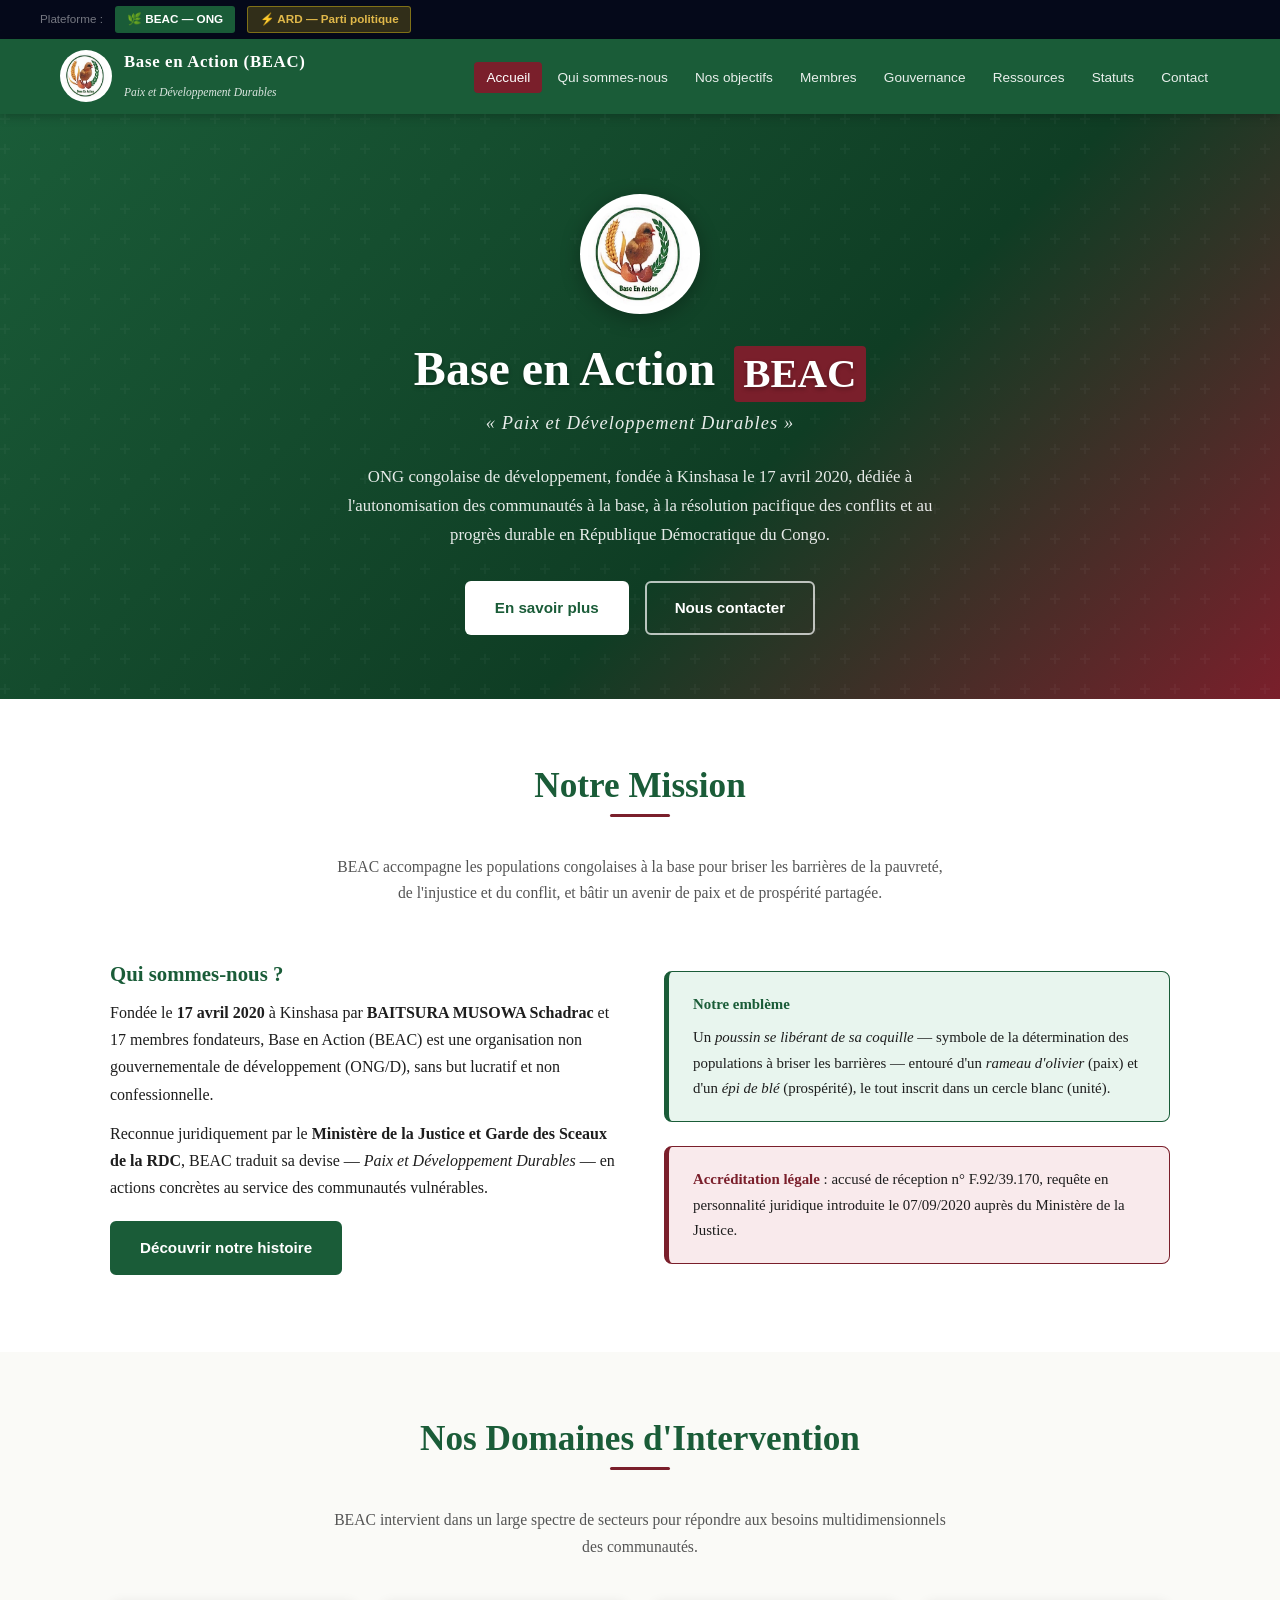
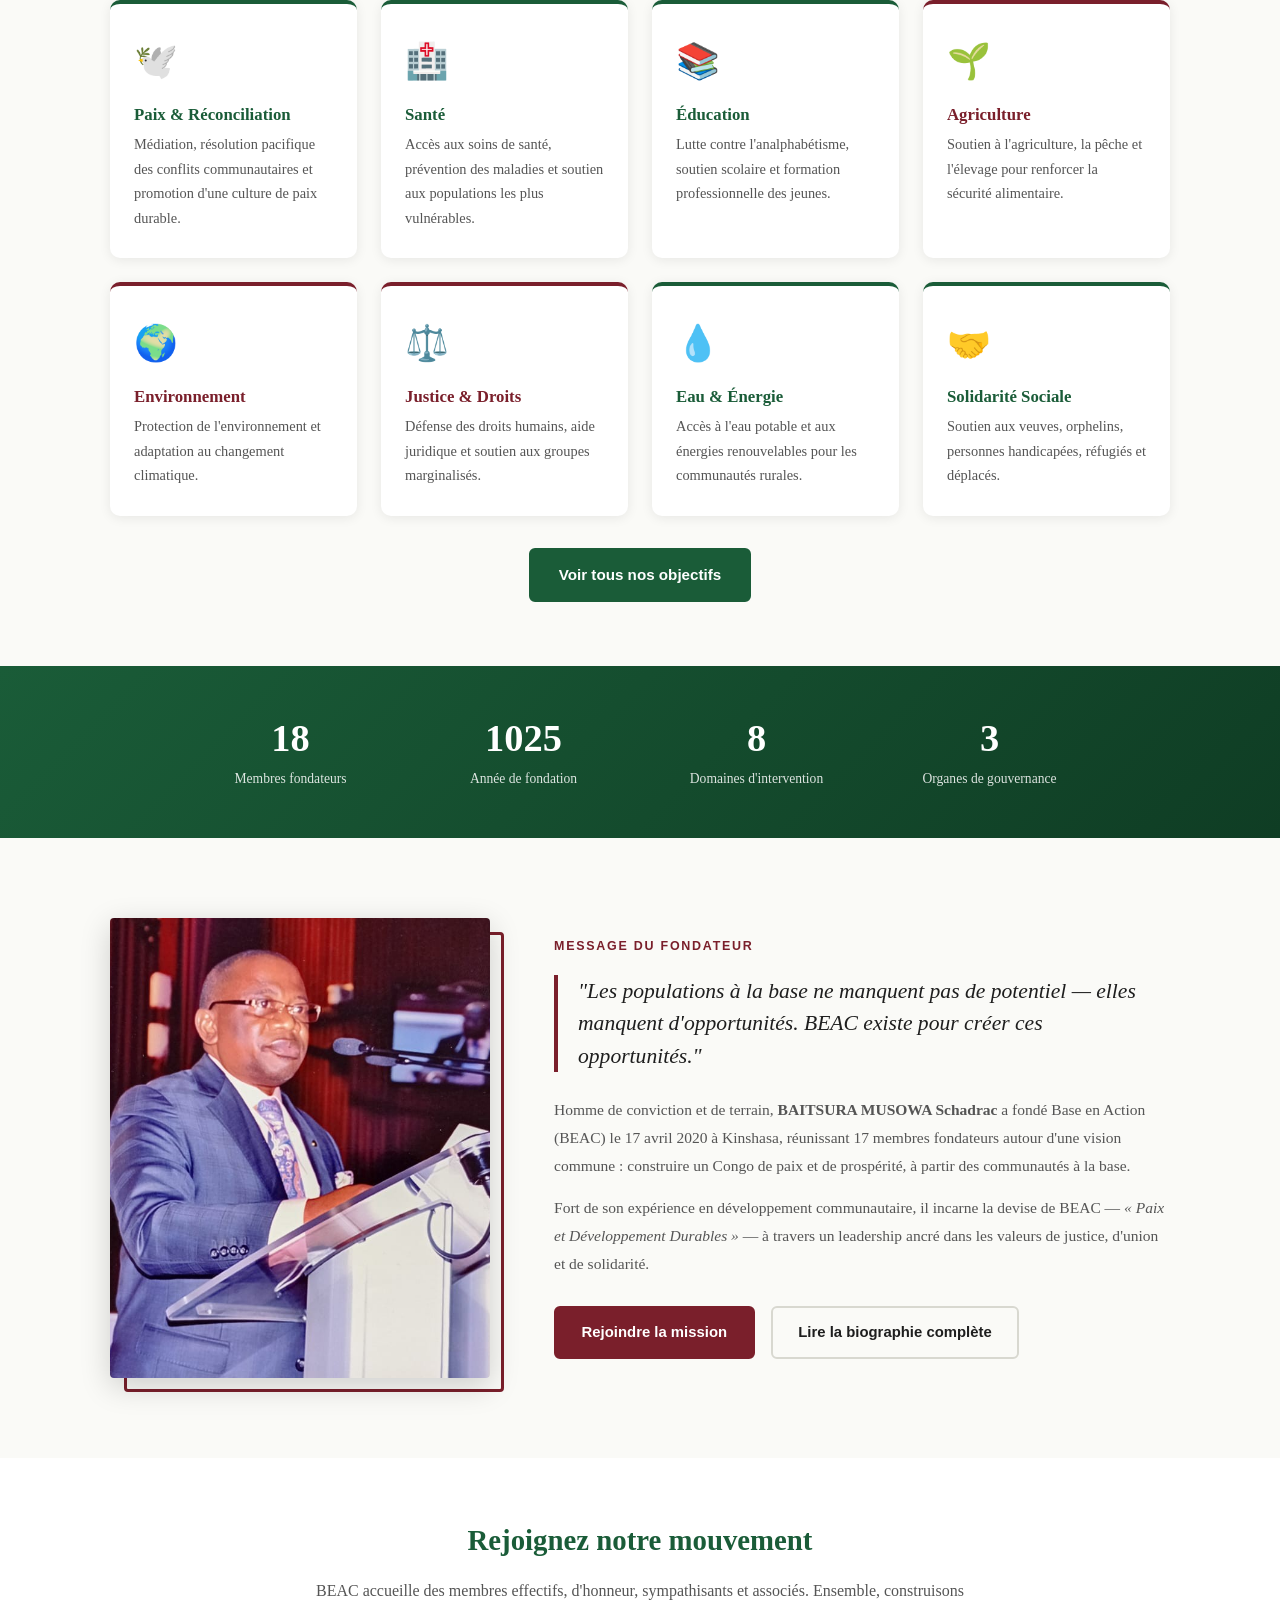
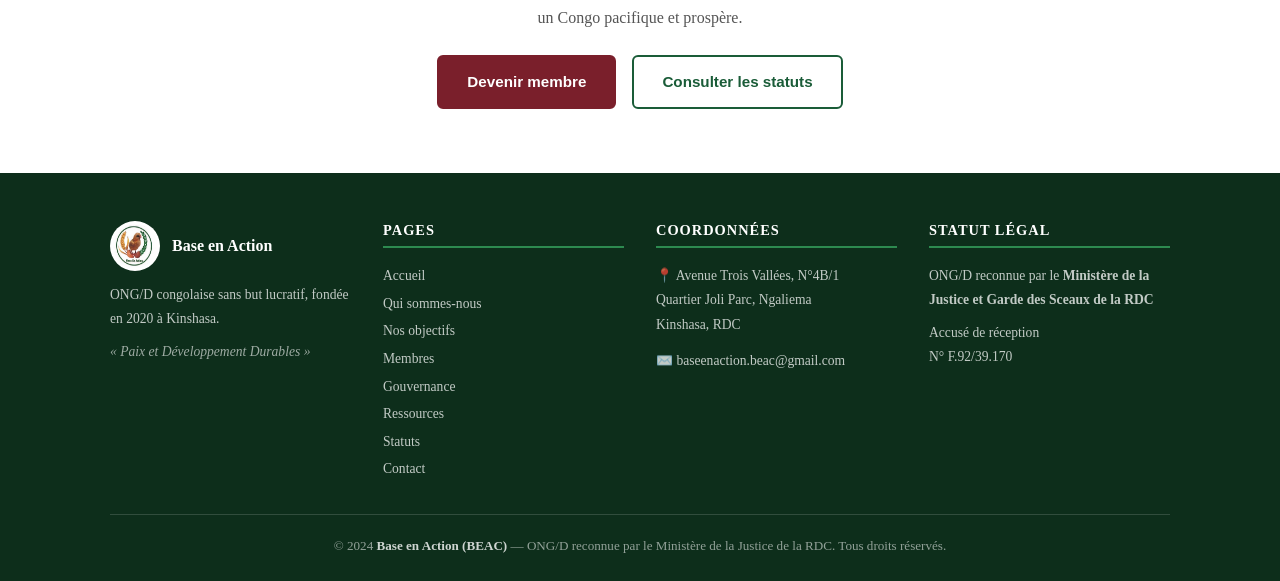
==== commit f7b2640b: "feat: add ARD political party section + platform switcher - ard-style.css: full ARD stylesheet (blue" ====
--- a/index.html
+++ b/index.html
@@ -9,6 +9,15 @@
   <link rel="icon" href="assets/logo.png" type="image/png"/>
 </head>
 <body>
+<!-- SWITCHER PLATEFORME -->
+<div class="plateforme-switcher">
+  <div class="switcher-inner">
+    <span class="switcher-label">Plateforme :</span>
+    <a href="index.html" class="switcher-btn switcher-beac actif">🌿 BEAC — ONG</a>
+    <a href="ard/index.html" class="switcher-btn switcher-ard">⚡ ARD — Parti politique</a>
+  </div>
+</div>
+
 
 <!-- ── HEADER ── -->
 <header>
@@ -241,3 +250,4 @@
 <script src="script.js"></script>
 </body>
 </html>
+
--- a/style.css
+++ b/style.css
@@ -2,6 +2,17 @@
    BEAC – Base en Action | Feuille de style principale
    Palette : Vert #1a5c38 | Bordeaux #7a1f2b | Blanc/Crème
    ============================================================ */
+
+/* --- SWITCHER PLATEFORME (BEAC ↔ ARD) --- */
+.plateforme-switcher{background:#05091a;padding:.35rem 1.25rem;}
+.switcher-inner{max-width:1200px;margin:0 auto;display:flex;align-items:center;gap:.75rem;}
+.switcher-label{color:rgba(255,255,255,.45);font-size:.73rem;font-family:Arial,sans-serif;}
+.switcher-btn{padding:.18rem .7rem;border-radius:3px;font-size:.73rem;font-weight:700;font-family:Arial,sans-serif;transition:all .2s;text-decoration:none;}
+.switcher-beac{background:rgba(26,92,56,.18);color:#7ecfa0;border:1px solid rgba(26,92,56,.4);}
+.switcher-beac.actif,.switcher-beac:hover{background:#1a5c38;color:white;}
+.switcher-ard{background:rgba(247,214,24,.18);color:#e0b84a;border:1px solid rgba(247,214,24,.4);}
+.switcher-ard:hover{background:#c89b2a;color:#0d2b6b;}
+/* -------------------------------------------------- */
 
 :root {
   --vert:      #1a5c38;
